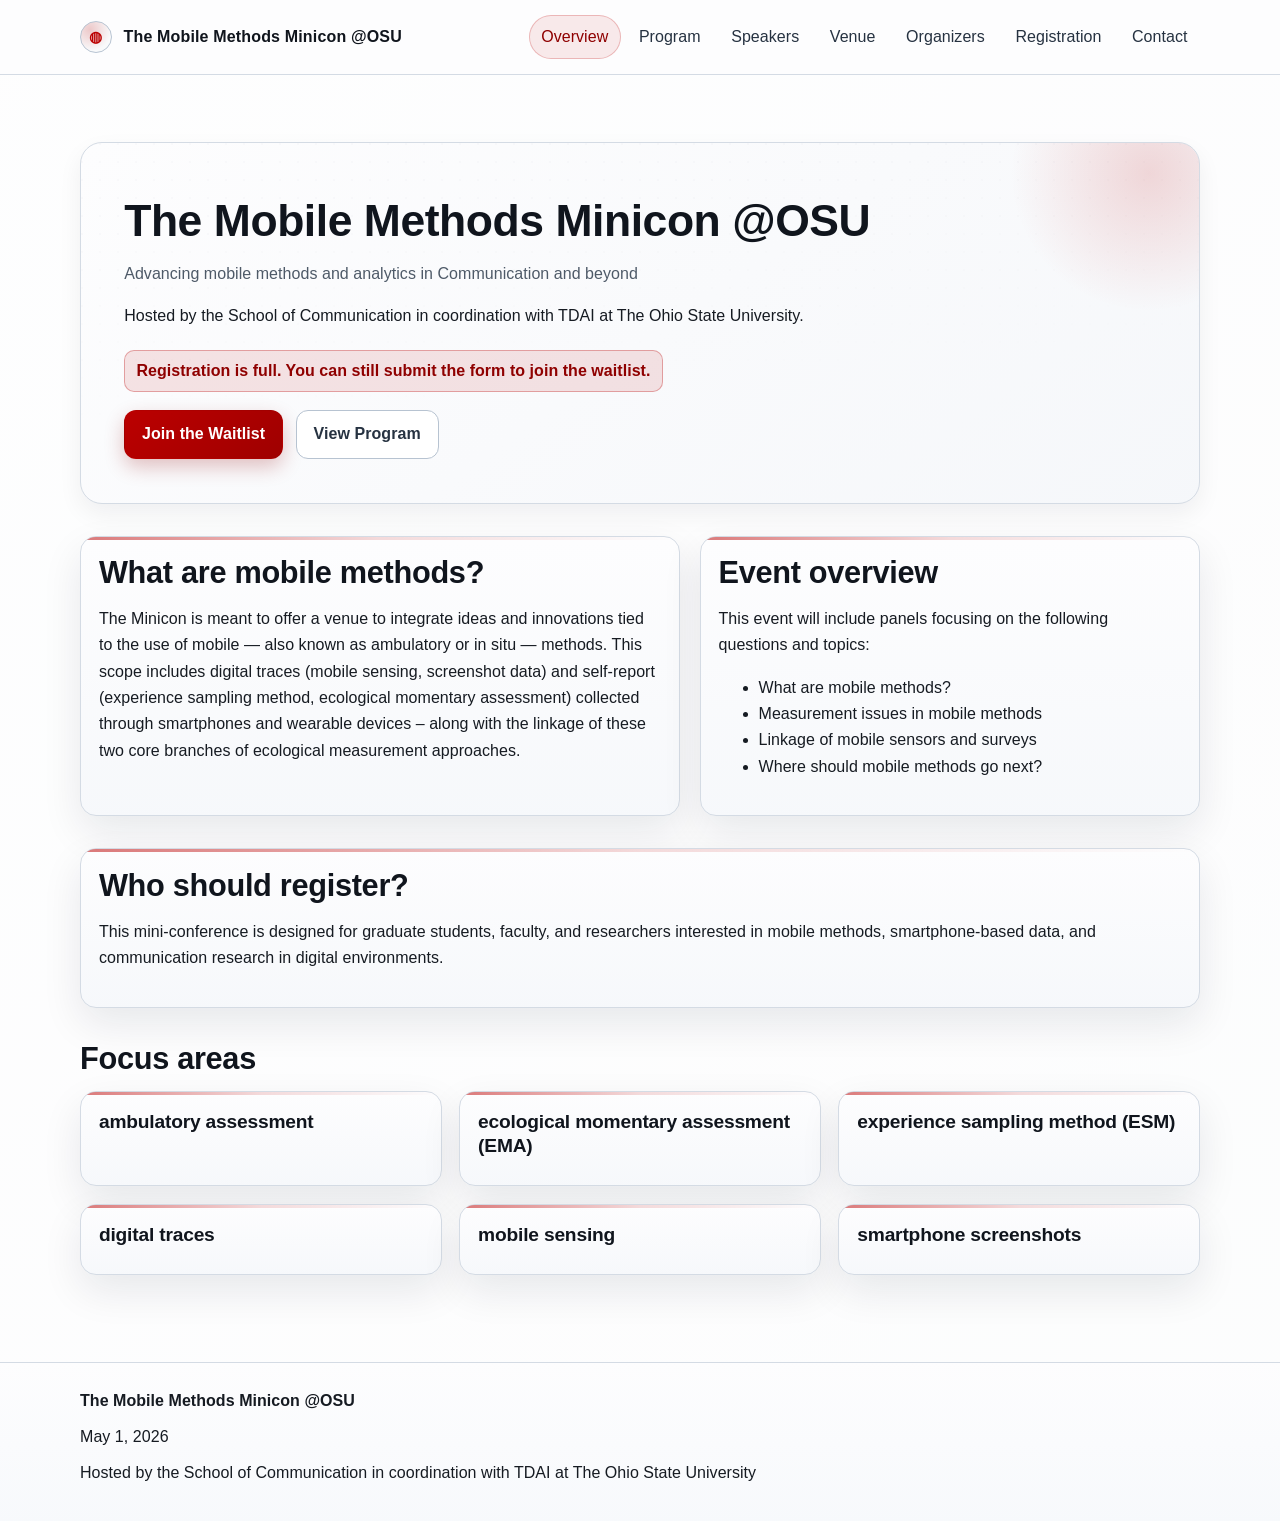
==== index.html @ f3cba352 "Add prominent waitlist notice near hero CTA" ====
<!doctype html>
<html lang="en">
  <head>
    <meta charset="UTF-8" />
    <meta name="viewport" content="width=device-width, initial-scale=1.0" />
    <meta name="description" content="" />
    <meta property="og:title" content="" />
    <meta property="og:description" content="" />
    <meta property="og:image" content="assets/images/og-placeholder.svg" />
    <link rel="icon" href="assets/images/favicon.svg" type="image/svg+xml" />
    <link rel="stylesheet" href="assets/css/styles.css" />
  </head>
  <body data-page-title="Home" data-page-description="Minicon on mobile methods at The Ohio State University, May 1, 2026.">
    <a class="skip-link" href="#main-content">Skip to main content</a>
    <div data-site-header></div>

    <main id="main-content">
      <div class="container">
        <section class="hero">
          <h1>The Mobile Methods Minicon @OSU</h1>
          <p class="muted">Advancing mobile methods and analytics in Communication and beyond</p>
          <p>Hosted by the School of Communication in coordination with TDAI at The Ohio State University.</p>
          <p class="status-note">Registration is full. You can still submit the form to join the waitlist.</p>
          <div class="button-group">
            <a class="button" data-register-cta href="https://osu.az1.qualtrics.com/jfe/form/SV_38FbplxnjY4BjTw">Register here</a>
            <a class="button button-secondary" href="program.html">View Program</a>
          </div>
        </section>

        <section class="split">
          <article class="card">
            <div class="card-body">
              <h2>What are mobile methods?</h2>
              <p>
                The Minicon is meant to offer a venue to integrate ideas and innovations tied to the use of mobile — also known as ambulatory or in situ — methods. This scope includes digital traces (mobile sensing, screenshot data) and self-report (experience sampling method, ecological momentary assessment) collected through smartphones and wearable devices – along with the linkage of these two core branches of ecological measurement approaches.
              </p>
            </div>
          </article>
          <article class="card">
            <div class="card-body">
              <h2>Event overview</h2>
              <p>This event will include panels focusing on the following questions and topics:</p>
              <ul>
                <li>What are mobile methods?</li>
                <li>Measurement issues in mobile methods</li>
                <li>Linkage of mobile sensors and surveys</li>
                <li>Where should mobile methods go next?</li>
              </ul>
            </div>
          </article>
        </section>
        <section class="card">
          <div class="card-body">
            <h2>Who should register?</h2>
            <p>This mini-conference is designed for graduate students, faculty, and researchers interested in mobile methods, smartphone-based data, and communication research in digital environments.</p>
          </div>
        </section>

        <section>
          <h2>Focus areas</h2>
          <div class="grid grid-3">
            <article class="card"><div class="card-body"><h3>ambulatory assessment</h3></div></article>
            <article class="card"><div class="card-body"><h3>ecological momentary assessment (EMA)</h3></div></article>
            <article class="card"><div class="card-body"><h3>experience sampling method (ESM)</h3></div></article>
            <article class="card"><div class="card-body"><h3>digital traces</h3></div></article>
            <article class="card"><div class="card-body"><h3>mobile sensing</h3></div></article>
            <article class="card"><div class="card-body"><h3>smartphone screenshots</h3></div></article>
          </div>
        </section>
      </div>
    </main>

    <div data-site-footer></div>
    <script src="assets/js/data.js"></script>
    <script src="assets/js/site.js"></script>
  </body>
</html>
---- assets/css/styles.css ----
:root {
  --bg: #f3f4f6;
  --surface: #fdfdfe;
  --surface-alt: #f4f6f9;
  --surface-soft: #eef1f5;
  --text: #161b22;
  --heading: #10151d;
  --muted: #4e5a68;
  --line: rgba(28, 37, 50, 0.16);
  --border: #d4dbe4;
  --border-strong: #b7c3d1;
  --osu-scarlet: #bb0000;
  --osu-scarlet-deep: #8f0000;
  --accent-ink: #263241;
  --link: #20364d;
  --link-hover: #0f2133;
  --focus: #bb0000;
  --radius-sm: 10px;
  --radius: 16px;
  --radius-lg: 22px;
  --shadow-soft: 0 10px 24px rgba(15, 23, 42, 0.06);
  --shadow-card: 0 16px 40px rgba(16, 24, 39, 0.09);
  --grid-pattern: radial-gradient(circle at 1px 1px, rgba(32, 48, 69, 0.14) 1px, transparent 0);
}

* { box-sizing: border-box; }

html, body { margin: 0; padding: 0; }

body {
  font-family: "Inter", "Avenir Next", "Segoe UI", Roboto, Helvetica, Arial, sans-serif;
  background:
    linear-gradient(180deg, rgba(255, 255, 255, 0.85), rgba(255, 255, 255, 0.85)),
    linear-gradient(135deg, #f6f7f9 0%, #eceff3 100%);
  color: var(--text);
  line-height: 1.65;
  letter-spacing: 0.003em;
}

img { max-width: 100%; height: auto; display: block; }

a {
  color: var(--link);
  text-underline-offset: 2px;
  text-decoration-thickness: 1px;
}

a:hover { color: var(--link-hover); }

:focus-visible {
  outline: 3px solid var(--focus);
  outline-offset: 3px;
  border-radius: 6px;
}

.skip-link {
  position: absolute;
  top: -48px;
  left: 10px;
  background: #111827;
  color: #fff;
  padding: 0.5rem 0.75rem;
  border-radius: 8px;
  z-index: 1000;
}

.skip-link:focus { top: 8px; }

.container {
  width: min(1120px, 92vw);
  margin-inline: auto;
}

.site-header {
  position: sticky;
  top: 0;
  z-index: 50;
  background: rgba(253, 253, 254, 0.92);
  backdrop-filter: blur(12px);
  border-bottom: 1px solid var(--border);
}

.header-inner {
  display: flex;
  align-items: center;
  justify-content: space-between;
  min-height: 74px;
  gap: 1rem;
}

.brand {
  position: relative;
  display: inline-flex;
  align-items: center;
  gap: 0.72rem;
  text-decoration: none;
  color: var(--heading);
  font-weight: 700;
  letter-spacing: 0.01em;
}

.brand-mark {
  display: inline-grid;
  place-items: center;
  width: 2rem;
  height: 2rem;
  border-radius: 999px;
  border: 1.5px solid var(--border-strong);
  color: var(--osu-scarlet);
  font-size: 0.92rem;
  background:
    radial-gradient(circle at 30% 25%, rgba(187, 0, 0, 0.2), transparent 70%),
    #f9fafb;
}

.site-nav ul {
  display: flex;
  list-style: none;
  margin: 0;
  padding: 0;
  gap: 0.35rem;
  flex-wrap: wrap;
}

.site-nav a {
  display: inline-block;
  padding: 0.5rem 0.72rem;
  border-radius: 999px;
  text-decoration: none;
  color: var(--accent-ink);
  border: 1px solid transparent;
  transition: background-color 180ms ease, border-color 180ms ease, color 180ms ease;
}

.site-nav a:hover,
.site-nav a[aria-current='page'] {
  background: rgba(187, 0, 0, 0.08);
  border-color: rgba(187, 0, 0, 0.22);
  color: var(--osu-scarlet-deep);
}

.menu-toggle {
  display: none;
  border: 1px solid var(--border-strong);
  background: #fff;
  border-radius: 10px;
  padding: 0.42rem 0.74rem;
}

main { padding: 2.2rem 0 3.4rem; }
section { margin-block: 2rem; }

.hero {
  position: relative;
  background:
    linear-gradient(145deg, rgba(253, 253, 254, 0.92), rgba(245, 247, 250, 0.96)),
    var(--surface);
  border: 1px solid var(--border);
  border-radius: var(--radius-lg);
  box-shadow: var(--shadow-soft);
  padding: clamp(1.3rem, 4vw, 2.7rem);
  overflow: clip;
}

.hero::before,
.hero::after {
  content: "";
  position: absolute;
  pointer-events: none;
}

.hero::before {
  inset: 0;
  background-image: var(--grid-pattern);
  background-size: 18px 18px;
  opacity: 0.18;
  mask-image: linear-gradient(175deg, rgba(0, 0, 0, 0.7) 15%, transparent 75%);
}

.hero::after {
  top: -110px;
  right: -90px;
  width: 280px;
  height: 280px;
  border-radius: 50%;
  background: radial-gradient(circle at center, rgba(187, 0, 0, 0.14), transparent 70%);
}

.eyebrow {
  text-transform: uppercase;
  font-size: 0.78rem;
  letter-spacing: 0.1em;
  color: var(--muted);
}

h1, h2, h3 {
  line-height: 1.24;
  color: var(--heading);
  letter-spacing: -0.01em;
}

h1 {
  font-size: clamp(1.78rem, 4vw, 2.78rem);
  margin: 0.4rem 0 0.8rem;
}

h2 {
  font-size: clamp(1.3rem, 2.7vw, 1.92rem);
  margin: 0 0 0.85rem;
}

h3 {
  font-size: clamp(1.03rem, 2vw, 1.2rem);
  margin: 0 0 0.55rem;
}

p, li { color: var(--text); }

p { margin: 0 0 1rem; }

.muted { color: var(--muted); }

.status-note {
  display: inline-block;
  margin: 0.25rem 0 0;
  padding: 0.45rem 0.7rem;
  border-radius: 10px;
  background: rgba(187, 0, 0, 0.1);
  border: 1px solid rgba(187, 0, 0, 0.3);
  color: var(--osu-scarlet-deep);
  font-weight: 600;
}

.button-group {
  display: flex;
  flex-wrap: wrap;
  gap: 0.8rem;
  margin-top: 1.1rem;
}

.button {
  display: inline-block;
  background: linear-gradient(140deg, var(--osu-scarlet), #9f0000);
  color: #fff;
  border: 1px solid transparent;
  text-decoration: none;
  border-radius: 12px;
  padding: 0.66rem 1.05rem;
  font-weight: 620;
  letter-spacing: 0.004em;
  box-shadow: 0 8px 20px rgba(143, 0, 0, 0.24);
  transition: transform 180ms ease, box-shadow 180ms ease, filter 180ms ease;
}

.button:hover {
  color: #fff;
  transform: translateY(-1px);
  box-shadow: 0 12px 24px rgba(143, 0, 0, 0.27);
  filter: saturate(1.04);
}

.button-secondary {
  background: #ffffff;
  color: var(--accent-ink);
  border-color: var(--border-strong);
  box-shadow: none;
}

.button-secondary:hover {
  color: var(--osu-scarlet-deep);
  background: #f9fafb;
  border-color: rgba(187, 0, 0, 0.4);
}

.button.disabled,
.button[aria-disabled='true'] {
  background: #ced5df;
  border-color: #a4b0be;
  color: #2a3340;
  box-shadow: none;
  cursor: not-allowed;
  pointer-events: none;
}

.grid {
  display: grid;
  gap: 1.1rem;
}

.grid-2 { grid-template-columns: repeat(2, minmax(0, 1fr)); }
.grid-3 { grid-template-columns: repeat(3, minmax(0, 1fr)); }
.grid-4 { grid-template-columns: repeat(4, minmax(0, 1fr)); }

.card {
  position: relative;
  background:
    linear-gradient(180deg, rgba(253, 253, 254, 0.96), rgba(246, 248, 251, 0.96)),
    var(--surface);
  border: 1px solid var(--border);
  border-radius: var(--radius);
  box-shadow: var(--shadow-card);
  overflow: hidden;
}

.card::before {
  content: "";
  position: absolute;
  top: 0;
  left: 0;
  right: 0;
  height: 3px;
  background: linear-gradient(90deg, rgba(187, 0, 0, 0.75), rgba(187, 0, 0, 0.2), transparent);
  opacity: 0.7;
}

.card-body { padding: 1.1rem 1.12rem 1.2rem; }

.venue-map {
  border: 1px solid var(--border);
  border-radius: 12px;
  overflow: hidden;
  margin-bottom: 1rem;
}

.venue-map iframe {
  display: block;
  width: 100%;
  min-height: 320px;
  border: 0;
}

.person-card img {
  width: 100%;
  aspect-ratio: 4 / 3;
  object-fit: cover;
  background: #e8edf3;
  border-bottom: 1px solid var(--border);
}

.speaker-card img { aspect-ratio: 3 / 4; }

.speaker-card.no-crop img,
.organizer-card.no-crop img {
  object-fit: contain;
  background: #e8edf3;
}

.split {
  display: grid;
  grid-template-columns: 1.2fr 1fr;
  gap: 1.2rem;
}

.provisional-list {
  margin: 0;
  padding-left: 1.1rem;
}

.session-list {
  display: grid;
  gap: 0.9rem;
}

.session-item {
  border: 1px solid var(--border);
  border-radius: 12px;
  background:
    linear-gradient(170deg, rgba(255, 255, 255, 0.9), rgba(243, 246, 250, 0.94)),
    var(--surface-alt);
  padding: 0.92rem 1rem;
}

.session-time {
  display: inline-block;
  color: var(--osu-scarlet-deep);
  font-weight: 720;
  margin-bottom: 0.36rem;
  border-bottom: 1px solid rgba(187, 0, 0, 0.25);
}

.session-item p { margin: 0.42rem 0 0; }

.session-people {
  color: var(--muted);
  font-size: 0.95rem;
}

.site-footer {
  border-top: 1px solid var(--border);
  background: linear-gradient(180deg, rgba(253, 253, 254, 0.92), rgba(247, 249, 252, 0.96));
  padding: 1.38rem 0 1.95rem;
  color: var(--muted);
}

.footer-inner {
  display: grid;
  gap: 0.2rem;
}

.footer-inner p { margin: 0.2rem 0; }

@media (max-width: 900px) {
  .grid-4 { grid-template-columns: repeat(2, minmax(0, 1fr)); }
  .split,
  .grid-3,
  .grid-2 { grid-template-columns: 1fr; }
}

@media (max-width: 760px) {
  .menu-toggle { display: inline-block; }
  .site-nav { display: none; width: 100%; }
  .site-nav.open { display: block; }
  .header-inner { flex-wrap: wrap; padding: 0.58rem 0; }
  .site-nav ul { flex-direction: column; width: 100%; padding-bottom: 0.5rem; }
  .site-nav a {
    display: block;
    border-radius: 10px;
  }
}

@media (prefers-reduced-motion: reduce) {
  *,
  *::before,
  *::after {
    scroll-behavior: auto !important;
    transition-duration: 0.01ms !important;
    animation-duration: 0.01ms !important;
  }
}
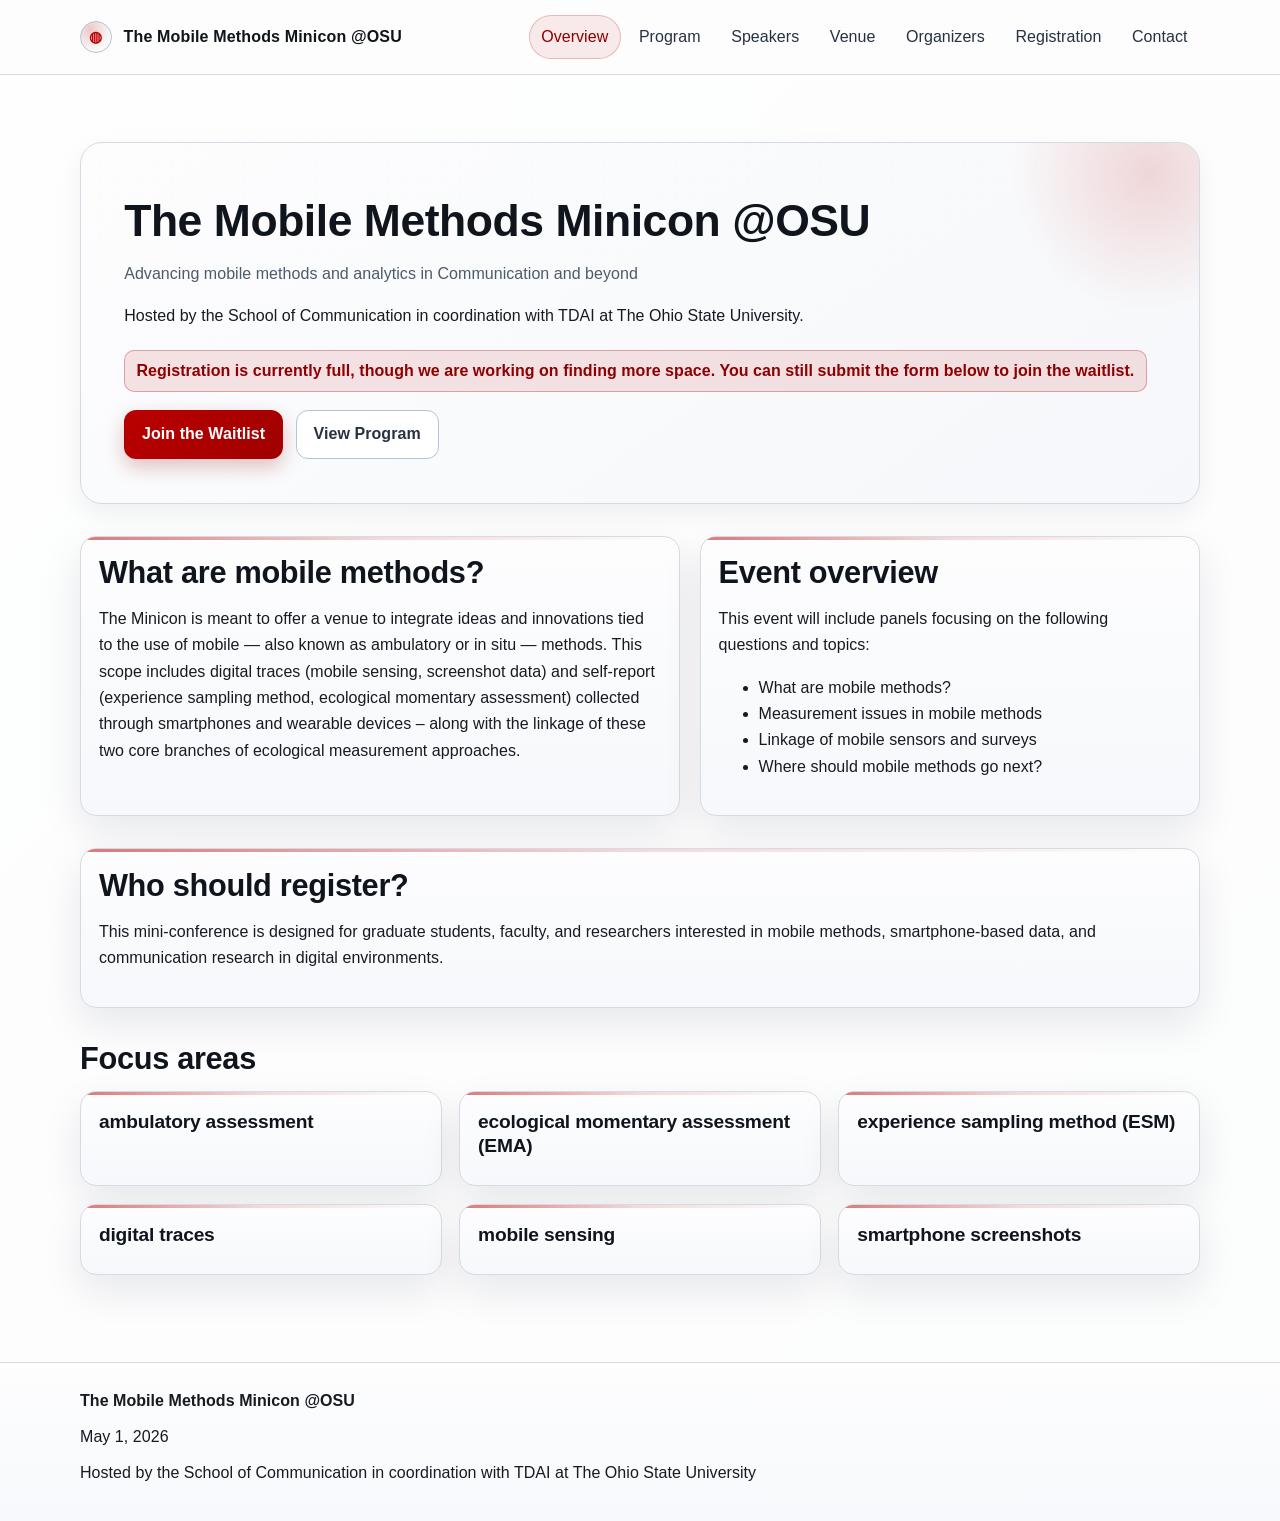
==== commit aecc1491: "Update waitlist notice copy on main page" ====
--- a/index.html
+++ b/index.html
@@ -20,7 +20,7 @@
           <h1>The Mobile Methods Minicon @OSU</h1>
           <p class="muted">Advancing mobile methods and analytics in Communication and beyond</p>
           <p>Hosted by the School of Communication in coordination with TDAI at The Ohio State University.</p>
-          <p class="status-note">Registration is full. You can still submit the form to join the waitlist.</p>
+          <p class="status-note">Registration is currently full, though we are working on finding more space. You can still submit the form below to join the waitlist.</p>
           <div class="button-group">
             <a class="button" data-register-cta href="https://osu.az1.qualtrics.com/jfe/form/SV_38FbplxnjY4BjTw">Register here</a>
             <a class="button button-secondary" href="program.html">View Program</a>
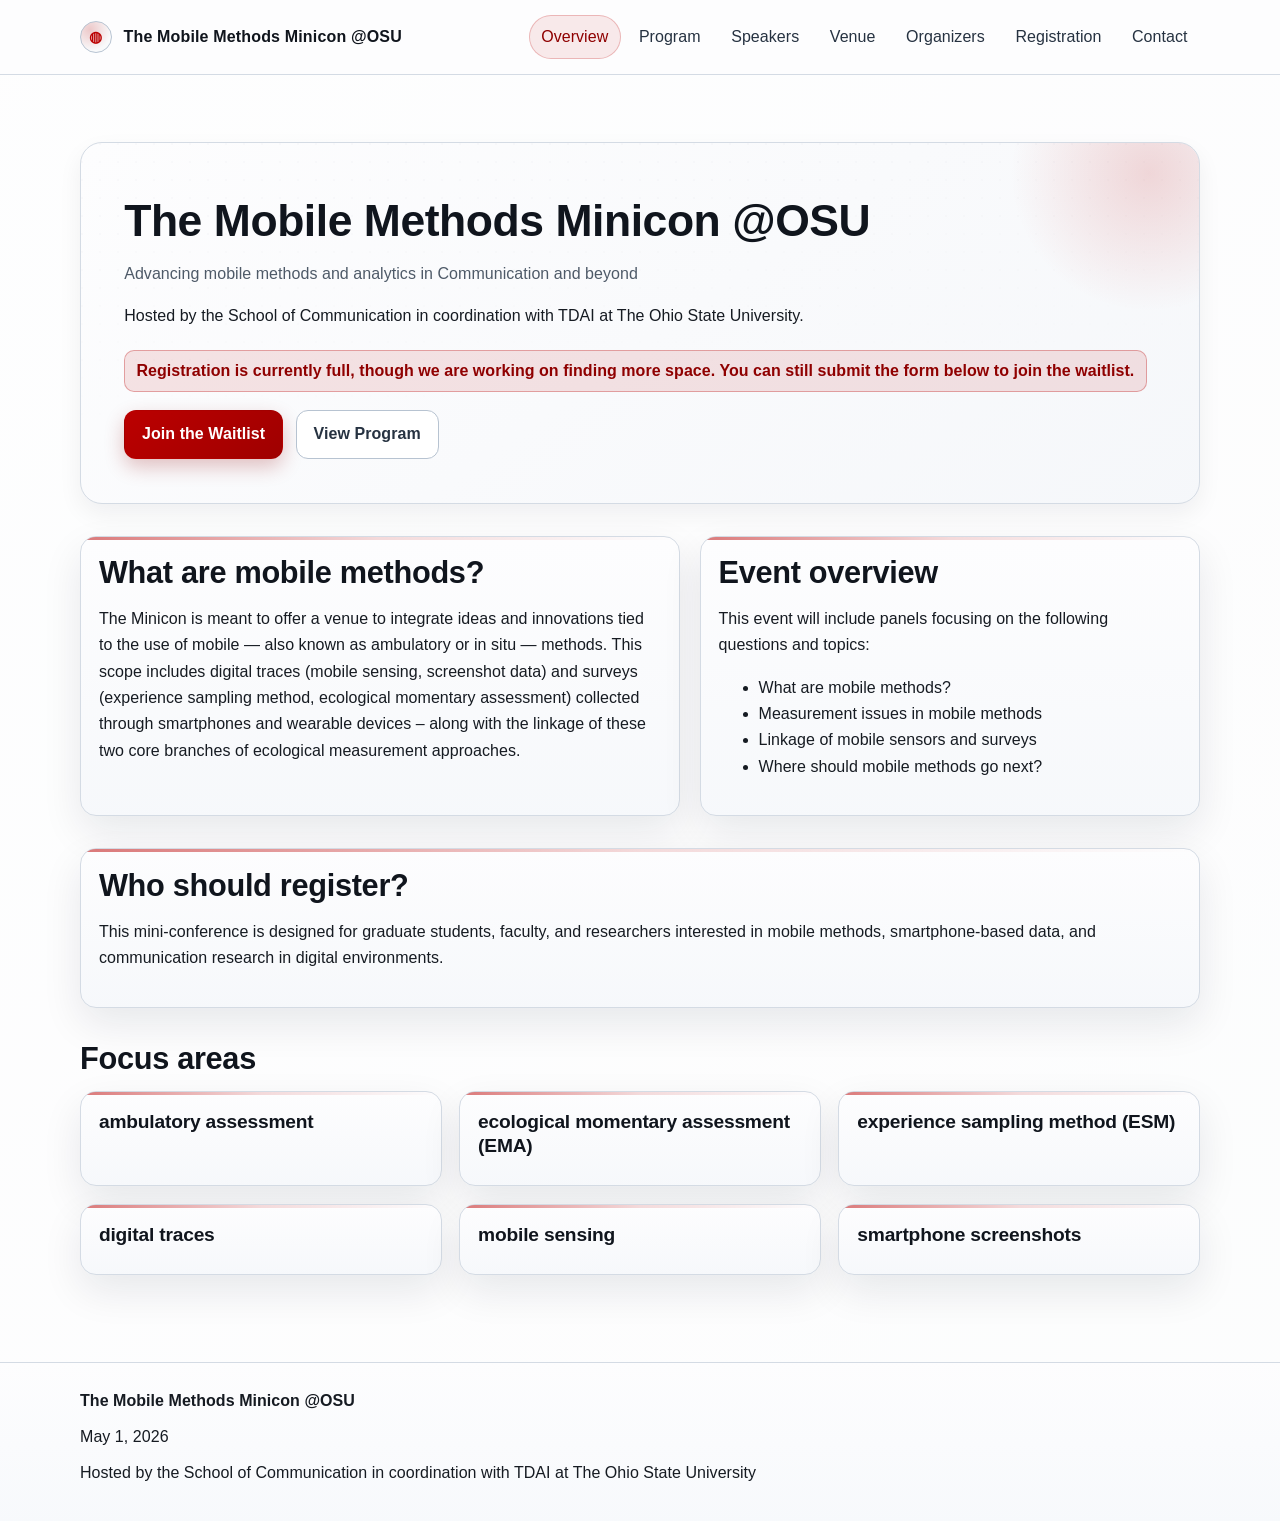
==== commit 5c8c94f1: "Update Overview wording from self-report to surveys" ====
--- a/index.html
+++ b/index.html
@@ -32,7 +32,7 @@
             <div class="card-body">
               <h2>What are mobile methods?</h2>
               <p>
-                The Minicon is meant to offer a venue to integrate ideas and innovations tied to the use of mobile — also known as ambulatory or in situ — methods. This scope includes digital traces (mobile sensing, screenshot data) and self-report (experience sampling method, ecological momentary assessment) collected through smartphones and wearable devices – along with the linkage of these two core branches of ecological measurement approaches.
+                The Minicon is meant to offer a venue to integrate ideas and innovations tied to the use of mobile — also known as ambulatory or in situ — methods. This scope includes digital traces (mobile sensing, screenshot data) and surveys (experience sampling method, ecological momentary assessment) collected through smartphones and wearable devices – along with the linkage of these two core branches of ecological measurement approaches.
               </p>
             </div>
           </article>
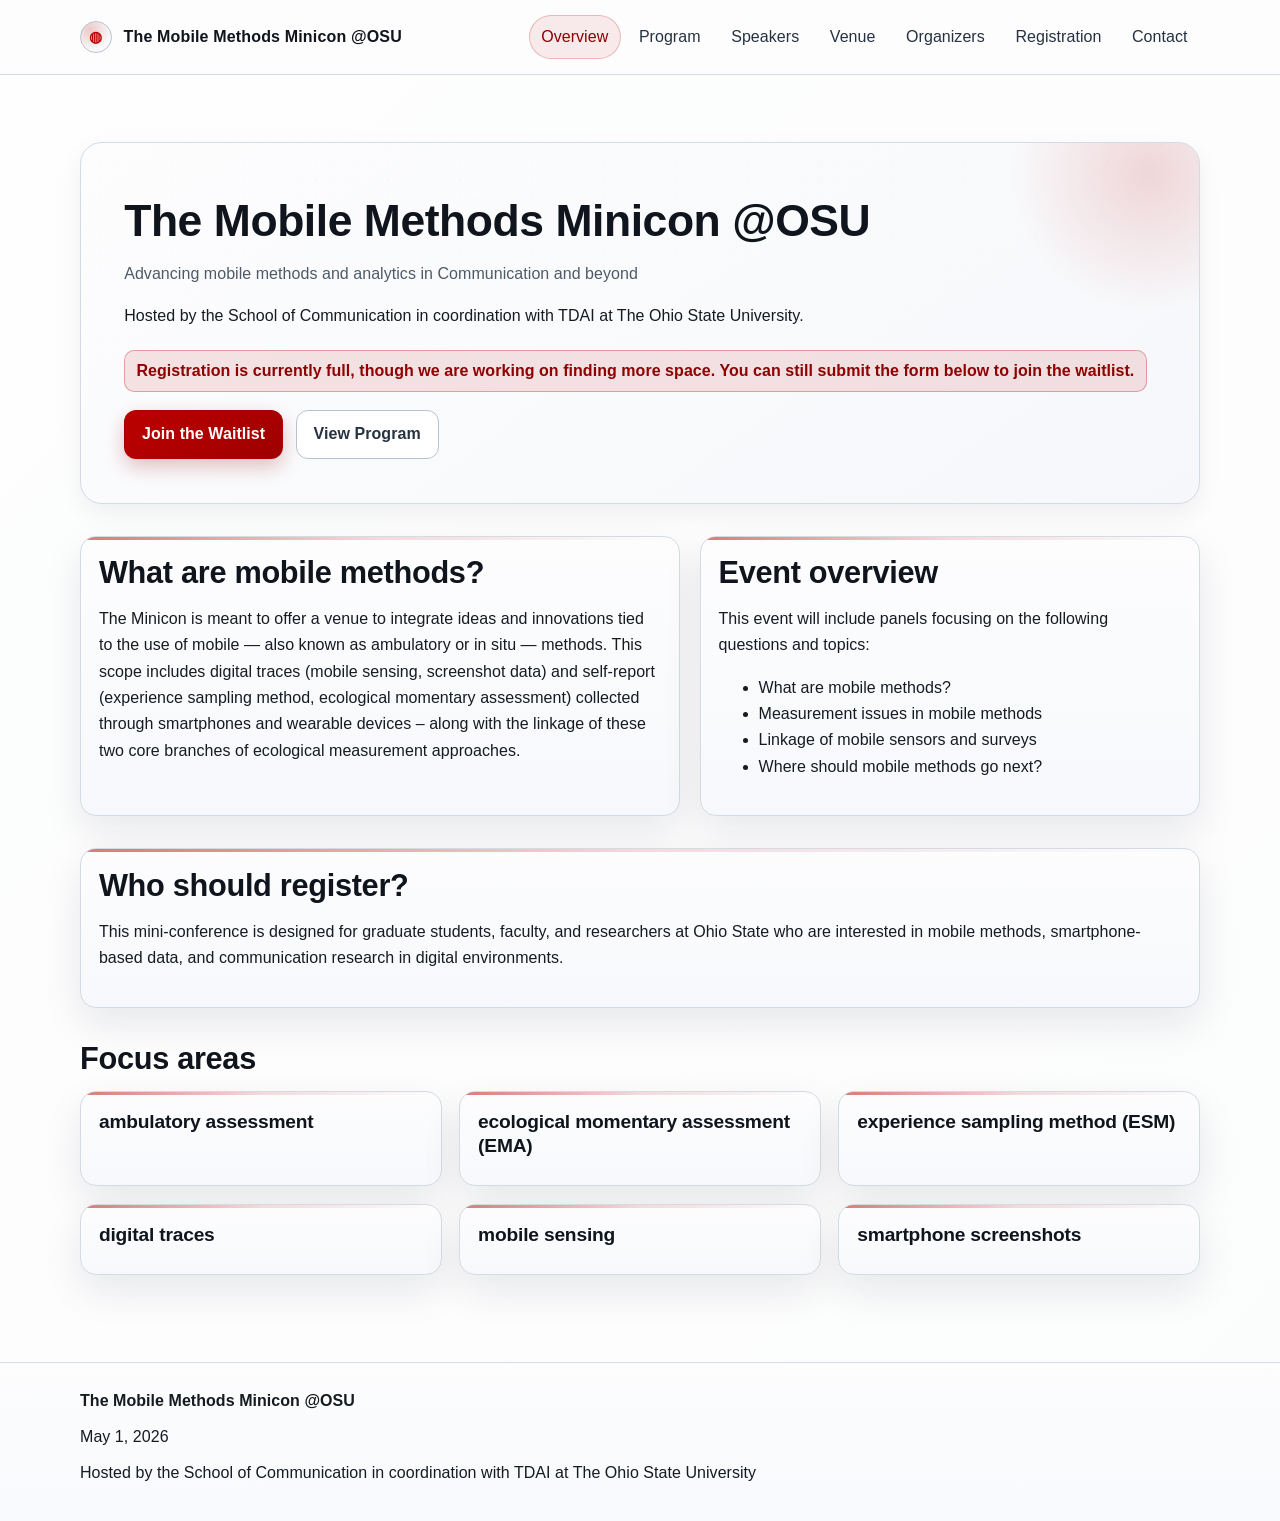
==== commit 821f2efc: "Update Who should register text on home page" ====
--- a/index.html
+++ b/index.html
@@ -32,7 +32,7 @@
             <div class="card-body">
               <h2>What are mobile methods?</h2>
               <p>
-                The Minicon is meant to offer a venue to integrate ideas and innovations tied to the use of mobile — also known as ambulatory or in situ — methods. This scope includes digital traces (mobile sensing, screenshot data) and surveys (experience sampling method, ecological momentary assessment) collected through smartphones and wearable devices – along with the linkage of these two core branches of ecological measurement approaches.
+                The Minicon is meant to offer a venue to integrate ideas and innovations tied to the use of mobile — also known as ambulatory or in situ — methods. This scope includes digital traces (mobile sensing, screenshot data) and self-report (experience sampling method, ecological momentary assessment) collected through smartphones and wearable devices – along with the linkage of these two core branches of ecological measurement approaches.
               </p>
             </div>
           </article>
@@ -52,7 +52,7 @@
         <section class="card">
           <div class="card-body">
             <h2>Who should register?</h2>
-            <p>This mini-conference is designed for graduate students, faculty, and researchers interested in mobile methods, smartphone-based data, and communication research in digital environments.</p>
+            <p>This mini-conference is designed for graduate students, faculty, and researchers at Ohio State who are interested in mobile methods, smartphone-based data, and communication research in digital environments.</p>
           </div>
         </section>
 
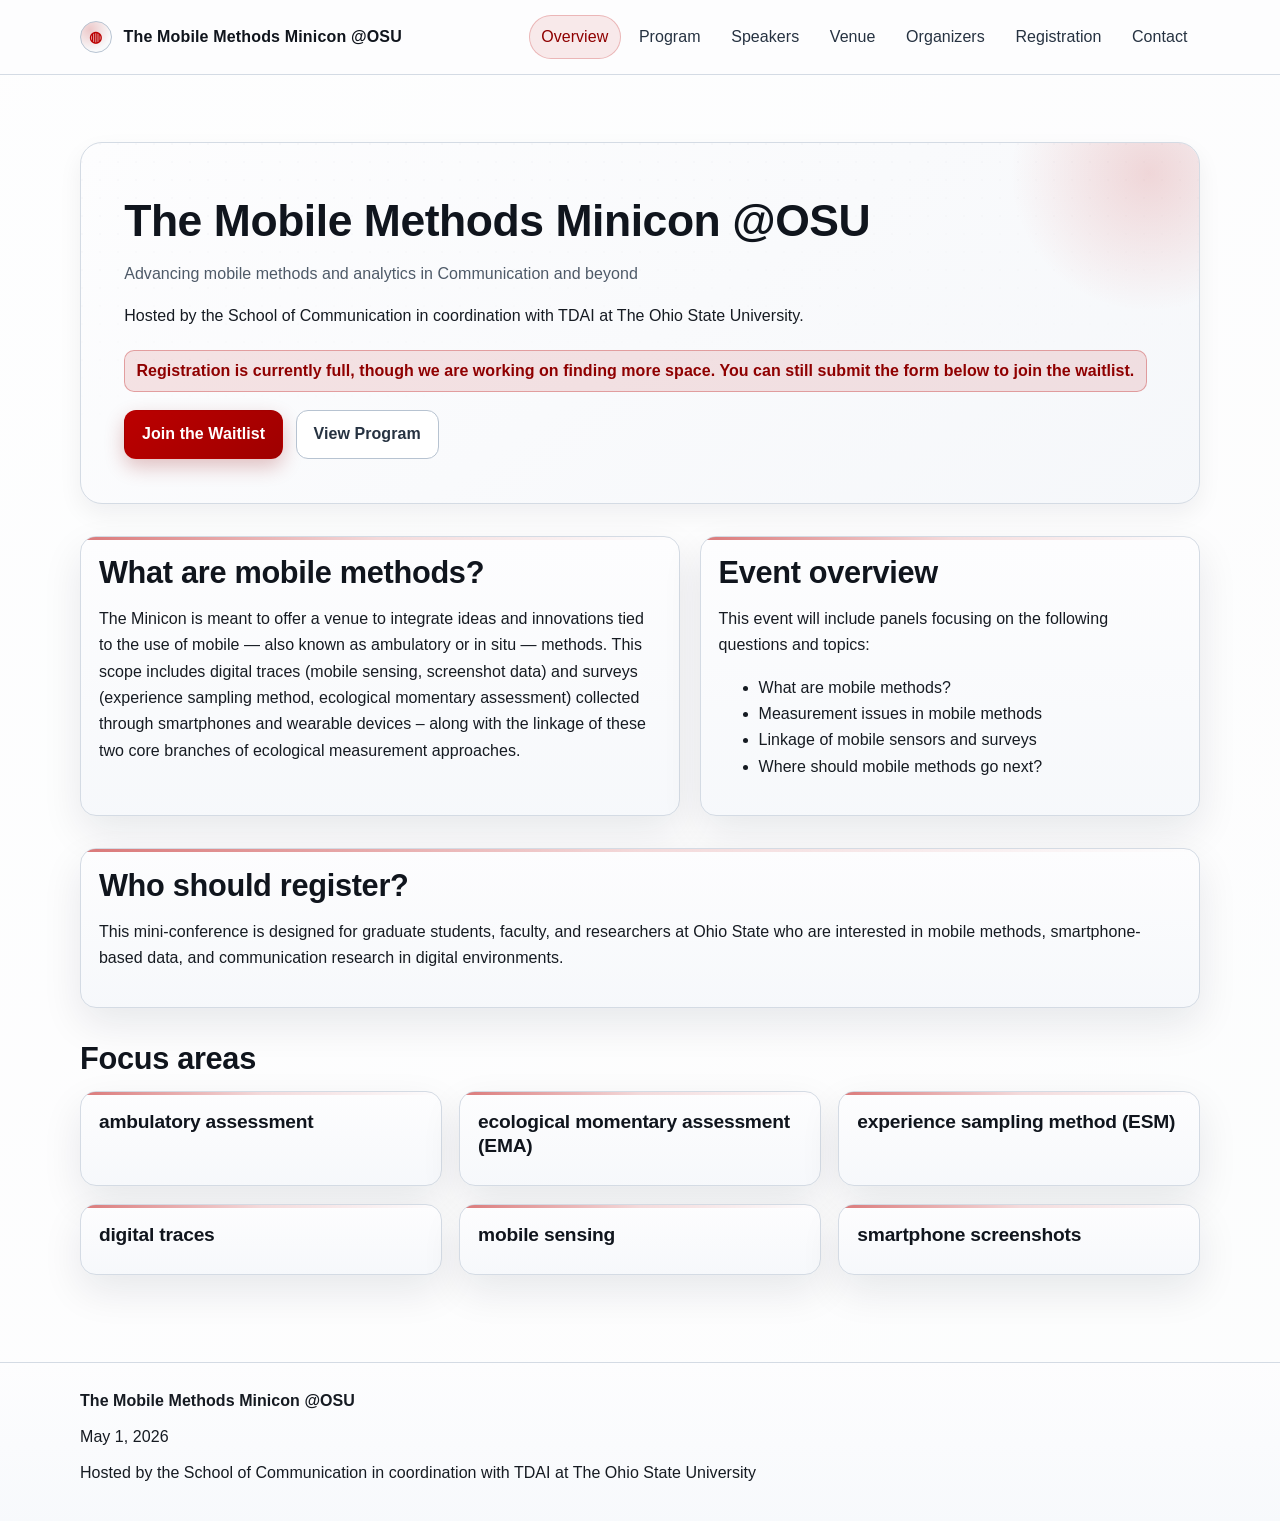
==== commit c9aa5575: "Merge pull request #11 from mobile-methods/codex/update-registration-text-on-homepage Update 'Who sh" ====
--- a/index.html
+++ b/index.html
@@ -32,7 +32,7 @@
             <div class="card-body">
               <h2>What are mobile methods?</h2>
               <p>
-                The Minicon is meant to offer a venue to integrate ideas and innovations tied to the use of mobile — also known as ambulatory or in situ — methods. This scope includes digital traces (mobile sensing, screenshot data) and self-report (experience sampling method, ecological momentary assessment) collected through smartphones and wearable devices – along with the linkage of these two core branches of ecological measurement approaches.
+                The Minicon is meant to offer a venue to integrate ideas and innovations tied to the use of mobile — also known as ambulatory or in situ — methods. This scope includes digital traces (mobile sensing, screenshot data) and surveys (experience sampling method, ecological momentary assessment) collected through smartphones and wearable devices – along with the linkage of these two core branches of ecological measurement approaches.
               </p>
             </div>
           </article>
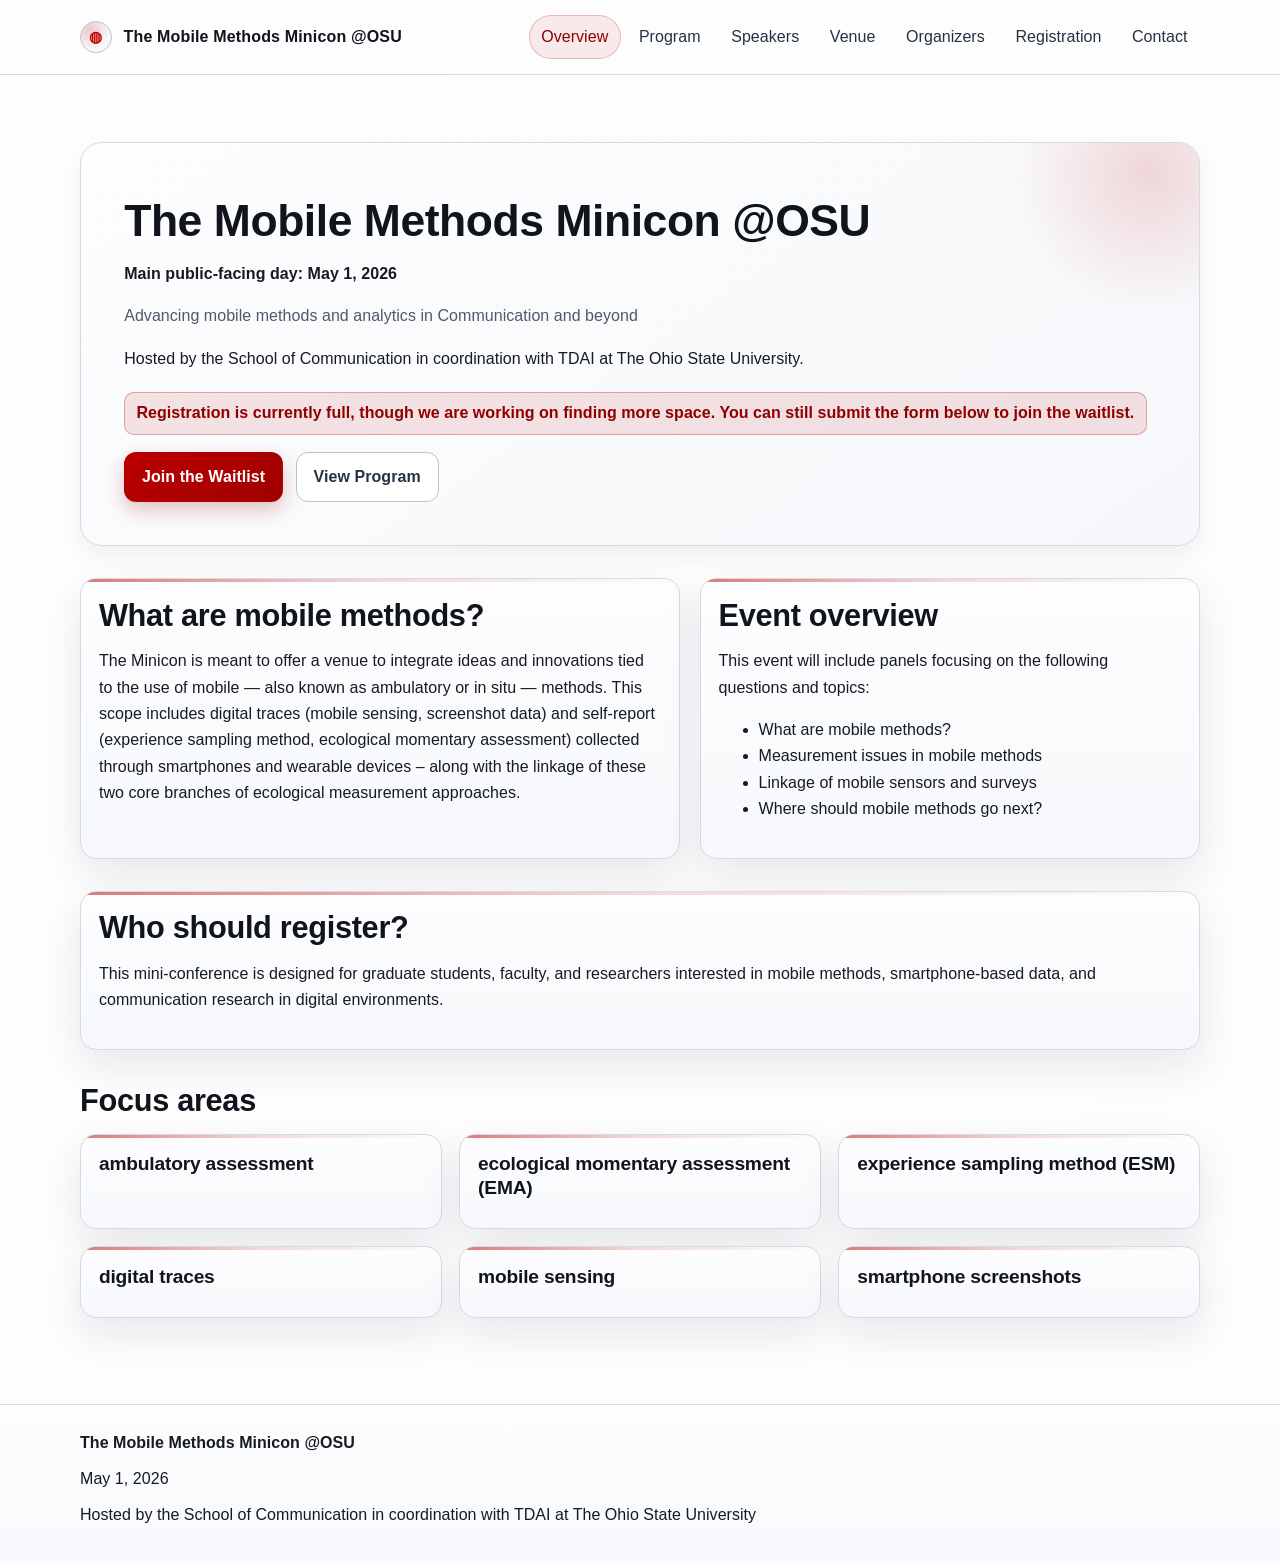
==== commit d6972a0e: "Add main public-facing date to homepage hero" ====
--- a/index.html
+++ b/index.html
@@ -18,6 +18,7 @@
       <div class="container">
         <section class="hero">
           <h1>The Mobile Methods Minicon @OSU</h1>
+          <p><strong>Main public-facing day: May 1, 2026</strong></p>
           <p class="muted">Advancing mobile methods and analytics in Communication and beyond</p>
           <p>Hosted by the School of Communication in coordination with TDAI at The Ohio State University.</p>
           <p class="status-note">Registration is currently full, though we are working on finding more space. You can still submit the form below to join the waitlist.</p>
@@ -32,7 +33,7 @@
             <div class="card-body">
               <h2>What are mobile methods?</h2>
               <p>
-                The Minicon is meant to offer a venue to integrate ideas and innovations tied to the use of mobile — also known as ambulatory or in situ — methods. This scope includes digital traces (mobile sensing, screenshot data) and surveys (experience sampling method, ecological momentary assessment) collected through smartphones and wearable devices – along with the linkage of these two core branches of ecological measurement approaches.
+                The Minicon is meant to offer a venue to integrate ideas and innovations tied to the use of mobile — also known as ambulatory or in situ — methods. This scope includes digital traces (mobile sensing, screenshot data) and self-report (experience sampling method, ecological momentary assessment) collected through smartphones and wearable devices – along with the linkage of these two core branches of ecological measurement approaches.
               </p>
             </div>
           </article>
@@ -52,7 +53,7 @@
         <section class="card">
           <div class="card-body">
             <h2>Who should register?</h2>
-            <p>This mini-conference is designed for graduate students, faculty, and researchers at Ohio State who are interested in mobile methods, smartphone-based data, and communication research in digital environments.</p>
+            <p>This mini-conference is designed for graduate students, faculty, and researchers interested in mobile methods, smartphone-based data, and communication research in digital environments.</p>
           </div>
         </section>
 
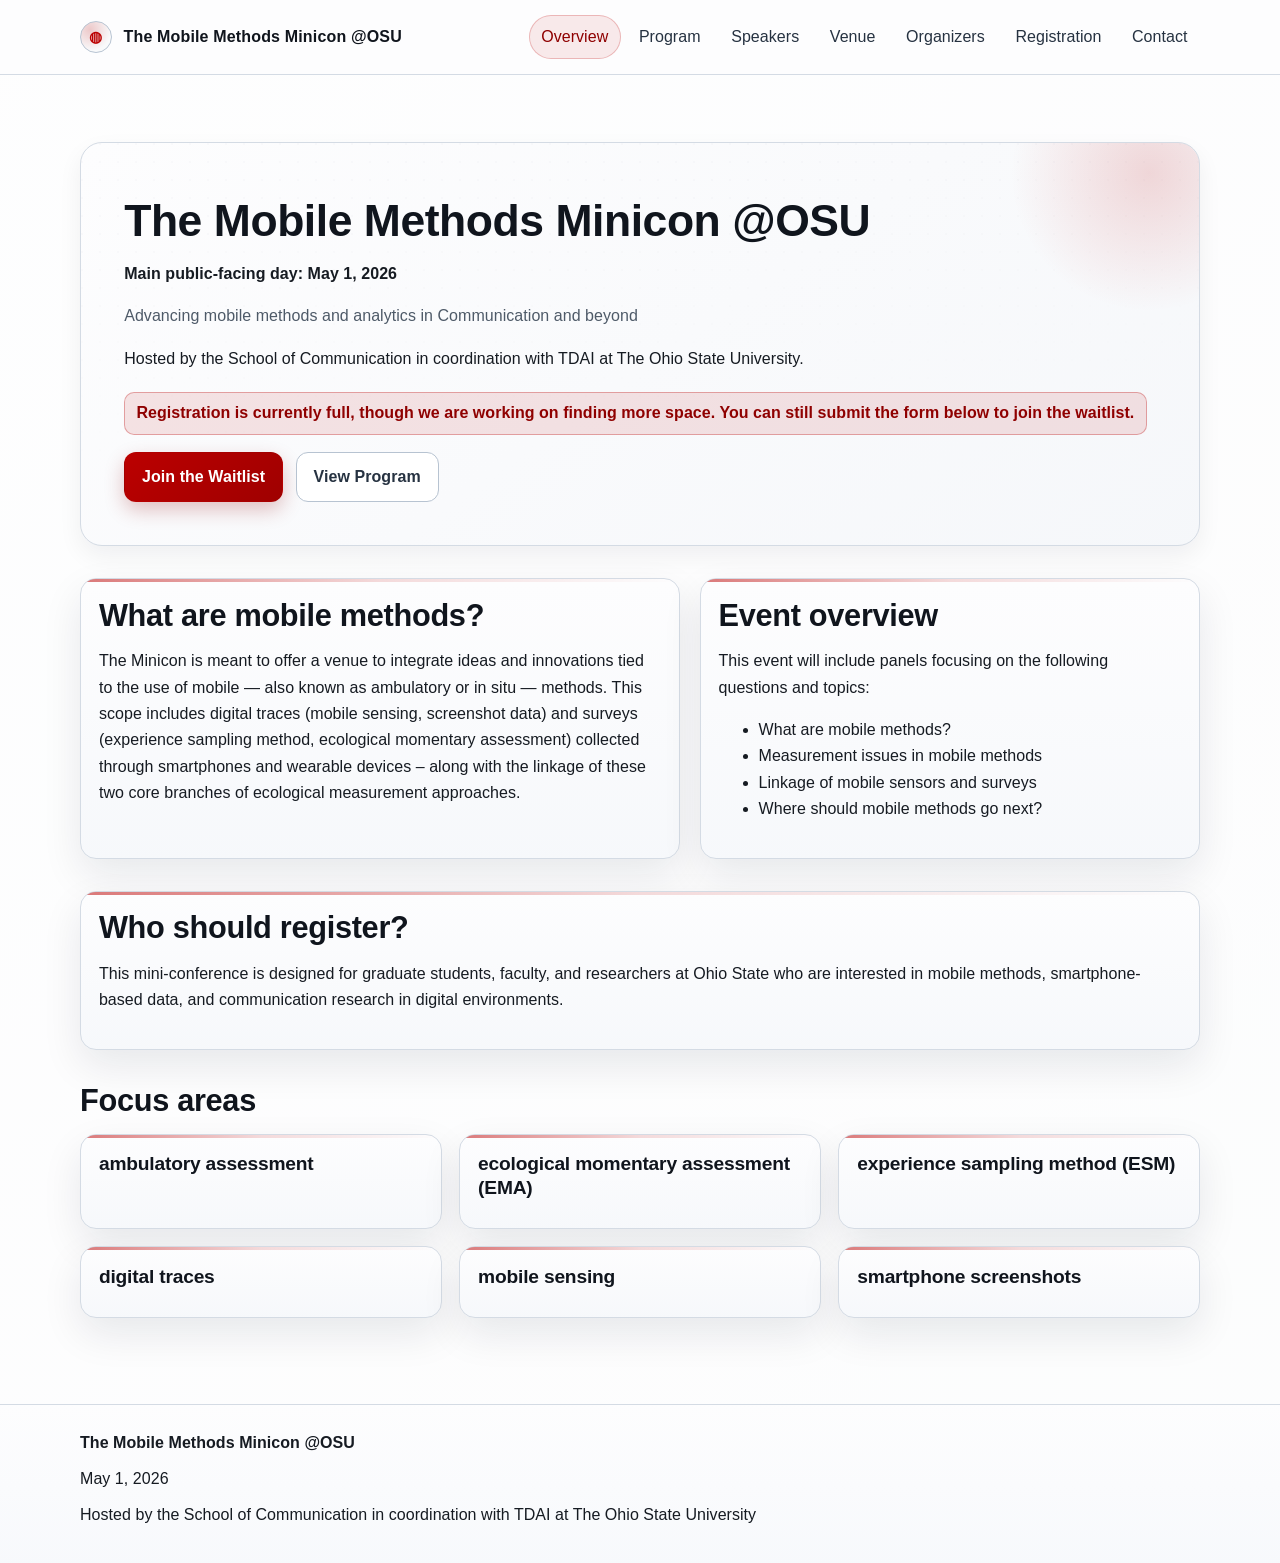
==== commit a5bc8358: "Merge pull request #12 from mobile-methods/codex/add-date-to-home-page-header Add main public-facing" ====
--- a/index.html
+++ b/index.html
@@ -33,7 +33,7 @@
             <div class="card-body">
               <h2>What are mobile methods?</h2>
               <p>
-                The Minicon is meant to offer a venue to integrate ideas and innovations tied to the use of mobile — also known as ambulatory or in situ — methods. This scope includes digital traces (mobile sensing, screenshot data) and self-report (experience sampling method, ecological momentary assessment) collected through smartphones and wearable devices – along with the linkage of these two core branches of ecological measurement approaches.
+                The Minicon is meant to offer a venue to integrate ideas and innovations tied to the use of mobile — also known as ambulatory or in situ — methods. This scope includes digital traces (mobile sensing, screenshot data) and surveys (experience sampling method, ecological momentary assessment) collected through smartphones and wearable devices – along with the linkage of these two core branches of ecological measurement approaches.
               </p>
             </div>
           </article>
@@ -53,7 +53,7 @@
         <section class="card">
           <div class="card-body">
             <h2>Who should register?</h2>
-            <p>This mini-conference is designed for graduate students, faculty, and researchers interested in mobile methods, smartphone-based data, and communication research in digital environments.</p>
+            <p>This mini-conference is designed for graduate students, faculty, and researchers at Ohio State who are interested in mobile methods, smartphone-based data, and communication research in digital environments.</p>
           </div>
         </section>
 
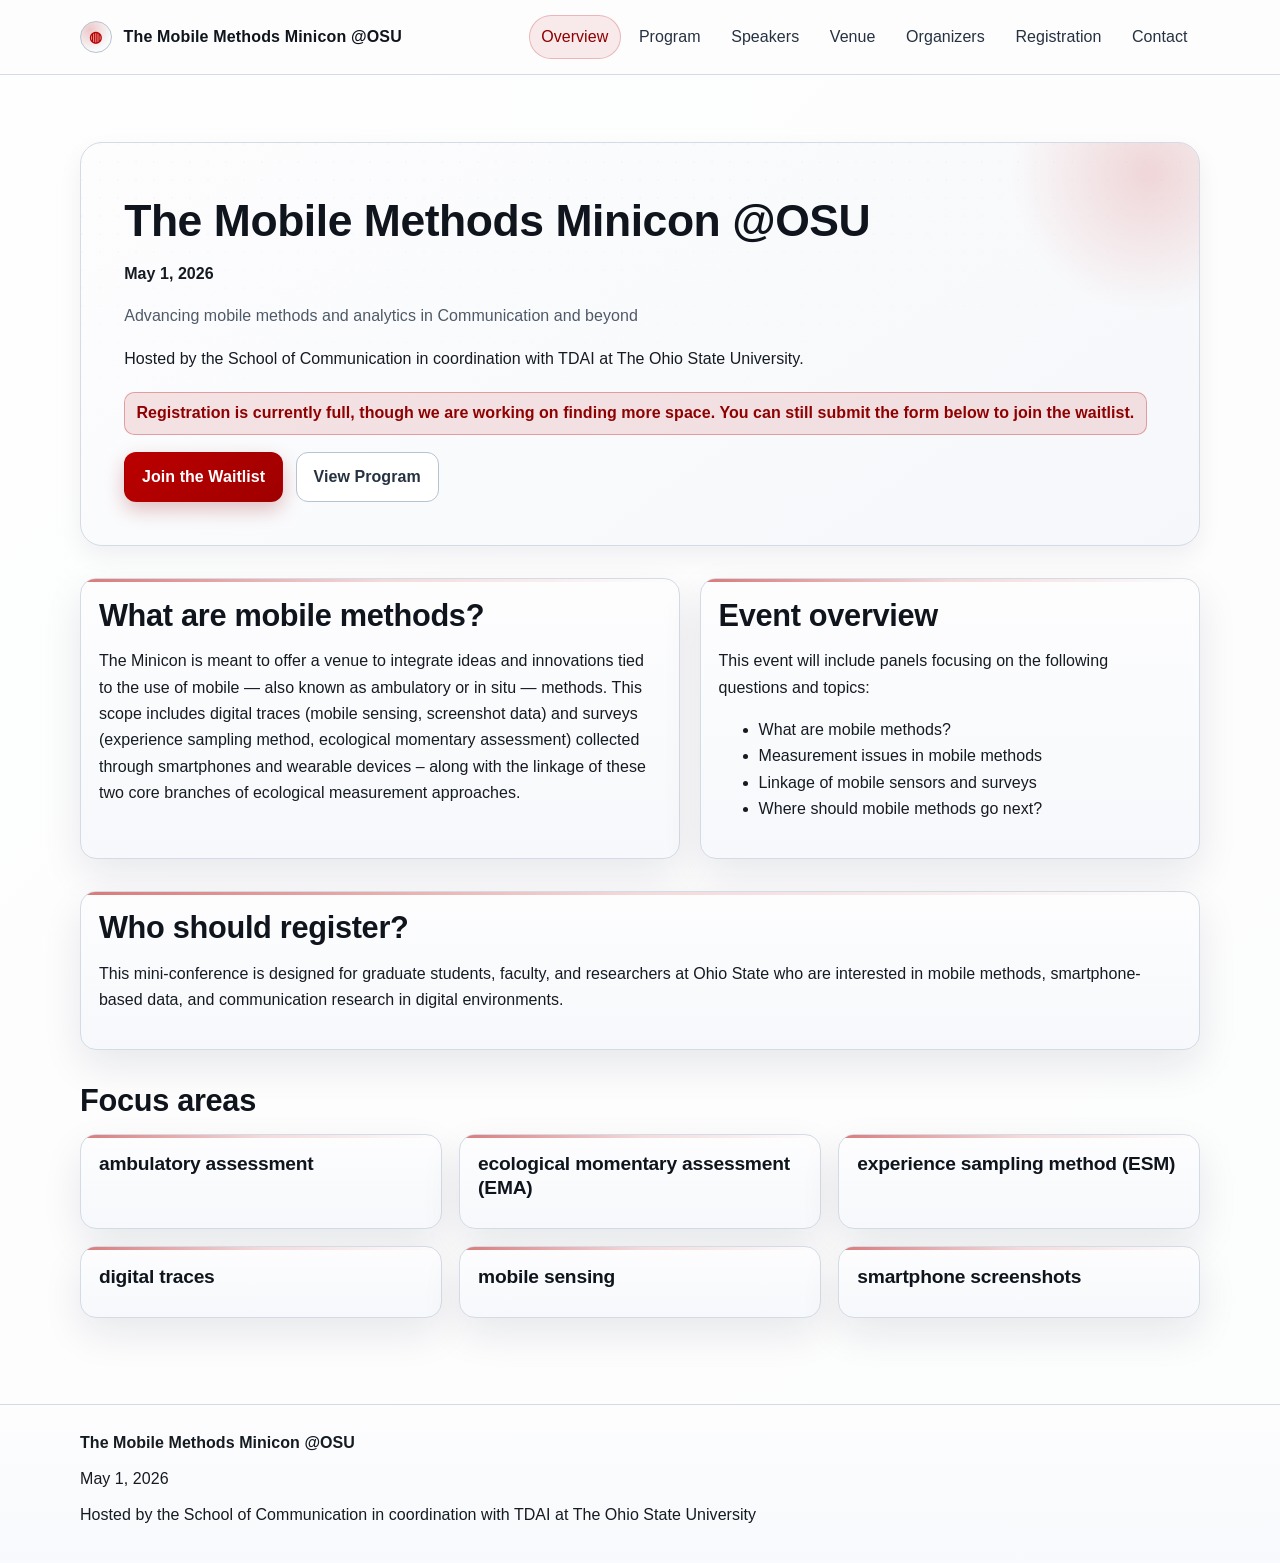
==== commit 8c9d632f: "Update overview date text" ====
--- a/index.html
+++ b/index.html
@@ -18,7 +18,7 @@
       <div class="container">
         <section class="hero">
           <h1>The Mobile Methods Minicon @OSU</h1>
-          <p><strong>Main public-facing day: May 1, 2026</strong></p>
+          <p><strong>May 1, 2026</strong></p>
           <p class="muted">Advancing mobile methods and analytics in Communication and beyond</p>
           <p>Hosted by the School of Communication in coordination with TDAI at The Ohio State University.</p>
           <p class="status-note">Registration is currently full, though we are working on finding more space. You can still submit the form below to join the waitlist.</p>
